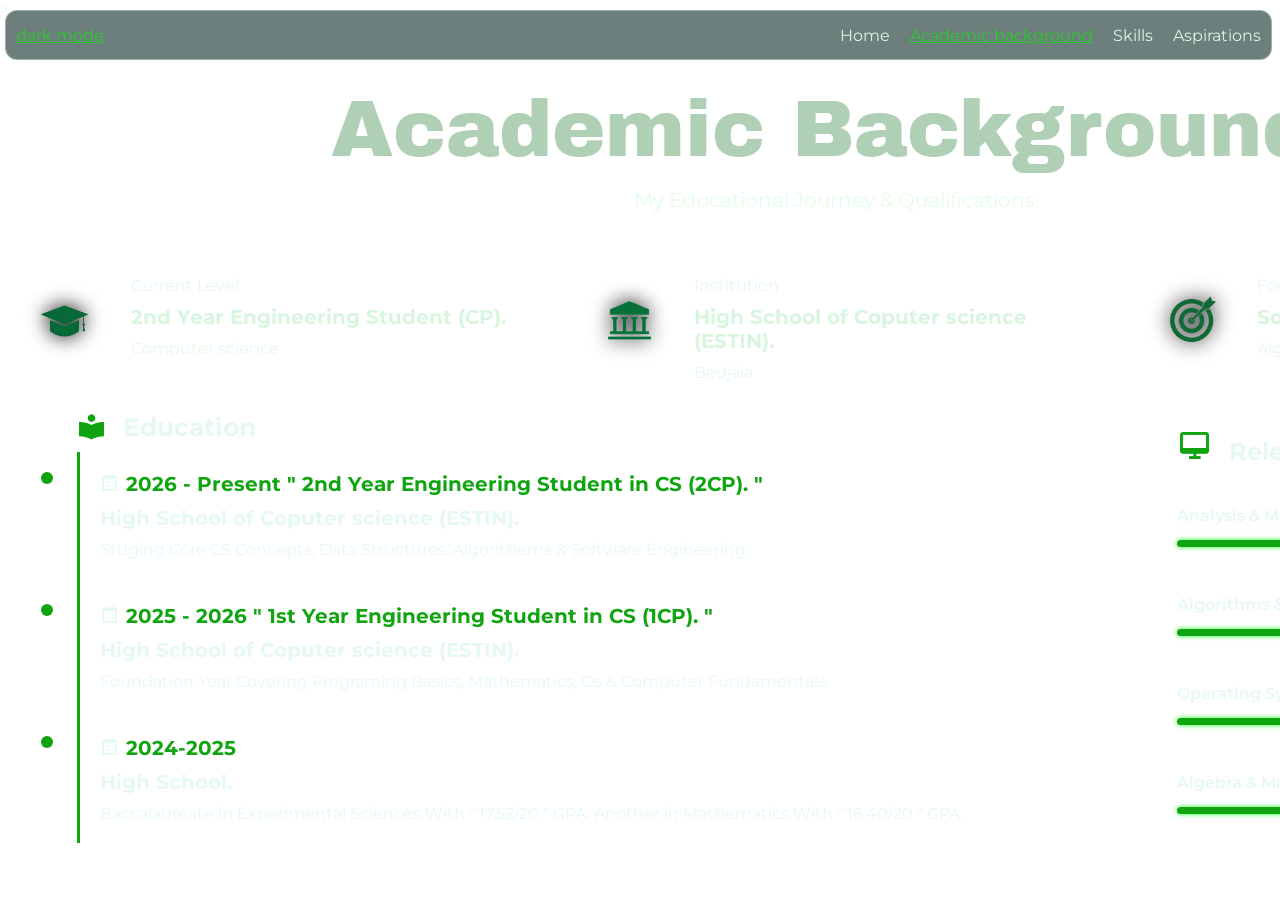
==== academic.html @ f58780b9 "Add files via upload" ====
<!DOCTYPE html>
<html lang="en">
<head>
    <meta charset="UTF-8">
    <meta name="viewport" content="width=device-width, initial-scale=1.0">
    <title>Academic background</title>
     <link rel="preconnect" href="https://fonts.googleapis.com">
    <link rel="preconnect" href="https://fonts.gstatic.com" crossorigin>
    <link href="https://fonts.googleapis.com/css2?family=Archivo+Black&display=swap" rel="stylesheet">
    <link rel="preconnect" href="https://fonts.googleapis.com">
    <link rel="preconnect" href="https://fonts.gstatic.com" crossorigin>
    <link href="https://fonts.googleapis.com/css2?family=Montserrat:ital,wght@0,100..900;1,100..900&display=swap" rel="stylesheet">
    <link rel="preconnect" href="https://fonts.googleapis.com">
    <link rel="preconnect" href="https://fonts.gstatic.com" crossorigin>
    <link href="https://fonts.googleapis.com/css2?family=Allura&display=swap" rel="stylesheet">
    <link href='https://unpkg.com/boxicons@2.1.4/css/boxicons.min.css' rel='stylesheet'>
    <link rel="stylesheet" href="academic.css">>
</head>
<body>
     <video autoplay muted loop id="bg-video">
    <source src="video2.mp4" type="video/mp4">
    
    Your browser does not support the video tag.
  </video>
    <div class="header"> 
        <button class="btn-left">dark mode</button>
        <button class="btn-right" onclick="location.href='index.html'">Home</button>
        <button class="btn-right active" onclick="location.href='academic.html'">Academic background</button>
        <button class="btn-right" onclick="location.href='skills.html'">Skills</button>
        <button class="btn-right" onclick="location.href='aspirations.html'">Aspirations</button>
    </div>
    <div class="grid-container">
            <div class="box big1" style="grid-area: box1;">
                <p class="acadimic-text">Academic Background.</p>
                <p class="text">My Educational Journey & Qualifications.</p>
            </div>
            <div class="box big2" style="grid-area: box2;">
                <div class="education-div">
                    <img src="hat.png" class="education-img">
                </div>
                <div class="text-div">
                    <p class="education-title">Current Level</p>
                    <p class="education-level">2nd Year Engineering Student (CP). </p>
                    <p class="education-title">Computer science</p>

                </div>
            </div>
            <div class="box big2"style="grid-area: box3;">
                 <div class="education-div">
                    <img src="university.png" class="uni-img">
                </div>
                <div class="text-div">
                    <p class="education-title">Institution</p>
                    <p class="education-level">High School of Coputer science (ESTIN). </p>
                    <p class="education-title">Bedjaia</p>

                </div>
            </div>
            <div class="box big2" style="grid-area: box4;">
                 <div class="education-div">
                    <img src="goal.png" class="goal-img">
                </div>
                <div class="text-div">
                    <p class="education-title">Focus Area</p>
                    <p class="education-level">Software Development. </p>
                    <p class="education-title">Algorithms, OS, Logic & Analysis ...</p>

                </div>
            </div>
            <div class="box big3" style="grid-area: box5;">
                <div class="timeline-wapper">
                    <div class="timeline-row">
                        <div class="timeline-col">
                            <h2 class="heading">
                                <i class='bx bxs-book-reader'></i>
                                Education
                            </h2>
                            <div class="timeline-box">
                                <div class="content-box">
                                    <div class="date">
                                        <i class='bx bx-calendar'></i>
                                        2026 - Present  " 2nd Year Engineering Student in CS (2CP). "
                                    </div>
                                    <h3>High School of Coputer science (ESTIN).</h3>
                                    <p>Stuging Core CS Concepts, Data Structures, Algorithems & Software Engineering.</p>

                                </div>
                                 <div class="content-box">
                                    <div class="date">
                                        <i class='bx bx-calendar'></i>
                                        2025 - 2026 " 1st Year Engineering Student in CS (1CP). "
                                    </div>
                                    <h3>High School of Coputer science (ESTIN).</h3>
                                    <p>Foundation Year Covering Programing Basics, Mathematics, Os & Computer Fundamentals.</p>

                                </div>
                                 <div class="content-box">
                                    <div class="date">
                                        <i class='bx bx-calendar'></i>
                                        2024-2025
                                    </div>
                                    <h3>High School.</h3>
                                    <p>Baccalaureate in Experimental Sciences With " 17.52/20 " GPA. Another in Mathematics With " 16.40/20 " GPA.</p>

                                </div>
                            </div>
                        </div>
                    </div>
                </div>
            </div>
            <div class="box" style="grid-area: box6;">
                    <div class="coursework">
                        <h2><span><i class="bx bx-desktop my-icon"></i></span> Relevant Coursework.</h2>

                        <div class="course">
                            <p>Analysis & Mathematics.</p>
                            <div class="progress-container">
                                <div class="progress-bar" style="width: 90%;"></div>
                            </div>
                            <p class="progress-text">91%</p>
                        </div>

                        <div class="course">
                            <p>Algorithms & Data Structures.</p>
                            <div class="progress-container">
                                <div class="progress-bar" style="width: 85%;"></div>
                            </div>
                            <p class="progress-text">83%</p>

                        </div>

                        <div class="course">
                            <p>Operating Systems.</p>
                            <div class="progress-container">
                                <div class="progress-bar" style="width: 80%;"></div>
                            </div>
                            <p class="progress-text">77%</p>

                        </div>

                        <div class="course">
                            <p>Algebra & Mathematical Logic.</p>
                            <div class="progress-container">
                                <div class="progress-bar" style="width: 75%;"></div>
                                
                            </div>
                            <p class="progress-text">71%</p>

                        </div>

                    </div>

            </div>
    </div>
    
</body>
</html>
---- academic.css ----
body{
           
            margin: 0;
           
        }
        p{
            margin: 0;
        }
       
        #bg-video {
        position: fixed;   
        right: 0;
        bottom: 0;
        min-width: 100%;   
        min-height: 100%;  
        z-index: -1;       
        object-fit: cover;
        }
        .header{
            height: 50px;
            display: flex;
            align-items: center;
            width: 99%;
            background-color: rgba(11, 43, 38, 0.6);
            backdrop-filter: blur(10px);                
            -webkit-backdrop-filter: blur(15px);       
            border-radius: 12px;
            border: 1px solid rgba(255, 255, 255, 0.377);

            position: fixed;
            top: 10px;
            left: 5px;
            z-index: 100;
            
           
        }
        .btn-left{
            margin-left: 10px;
           margin-right: auto;
           border: none;
           background-color:transparent;
           height: 40px;
           font-family: "Montserrat", sans-serif;
           font-size: 16px;
           cursor: pointer;
           color: rgb(40, 204, 40);
            text-decoration: underline;


        }
        .btn-right{
            margin-right: 10px;
            margin-left: 10px;
            border: none;
            background-color:transparent;
            height: 40px;
            font-family: "Montserrat", sans-serif;
            font-size: 16px;
            cursor: pointer;
            color: rgb(220, 247, 225);
        }
        .btn-right.active {
            color: rgb(40, 204, 40);
            text-decoration: underline;
            font-size: 16px;
            font-family: "Montserrat", sans-serif;
        }
        .grid-container{
            
            display: grid;
            grid-template-columns: 1fr 1fr 1fr ;
            grid-template-rows: auto 130px 470px;
            margin-top: 70px;
            gap: 1em;
            grid-template-areas:"box1 box1 box1"
                                "box2 box3 box4"
                                "box5 box5 box6";
            z-index: 2;
        }
        .box{
            
             background-color: rgba(255, 255, 255, 0.2); 
            backdrop-filter: blur(20px);                
            -webkit-backdrop-filter: blur(10px);       
            border-radius: 12px;                        
            border: 1px solid rgba(255, 255, 255, 0.3); 
 
        }
        .big1{
            height: 150px;
            background: transparent;
            border: none;
            display: flex;
            flex-direction: column;
            justify-content: center;
            align-items:center;
        }
        .acadimic-text{
            
            font-family: "Archivo Black", sans-serif;
            font-size: 80px;
            color: rgb(175, 208, 181);
            margin-top: -10px;
            
        }
         .text{
            
            font-family: "Montserrat", sans-serif;
            font-size: 20px;
            color: rgb(224, 255, 230);
            margin-top: 15px;
            margin-bottom:20px;

        }
        .big2{
            display: flex;
            flex-direction: row;
        }
        .education-div{
            height: 70px;
            width: 70px;
            margin-top: 29px;
            margin-left: 30px;     
            border-radius: 12px;
            border: 1px solid rgba(255, 255, 255, 0.354);
            
        }
        .text-div{
            height: 90px;
            width: 420px;
            margin-left: 25px;
            margin-top: 20px;
            
        
        }
        .education-img{
            height: 70px;
            width: 65px;
            filter: drop-shadow(0 0 10px rgba(0, 0, 0, 1.5));
            
            
        }
        .uni-img{
            height: 45px;
            width: 85px;
            filter: drop-shadow(0 0 10px rgba(0, 0, 0, 1.5));
            margin-top: 10px;
            margin-left: -8px;   
                  
        }
        .goal-img{
            height: 55px;
            filter: drop-shadow(0 0 10px rgba(0, 0, 0, 1.5));
            margin-top: 7px;
            margin-left: -23px; 
        }
        .education-title{
            font-family: "Montserrat", sans-serif;
            color: rgb(229, 249, 233);
            margin-left: 5px;
           
        }
        .education-level{
            font-family: "Montserrat", sans-serif;
            font-weight: 700;
            font-size: 20px;
            color: rgb(215, 246, 221);
            margin-top: 10px;
            margin-left: 5px;
            margin-bottom: 10px;
        }
        *{
            margin: 0;
            padding: 0;
            box-sizing: border-box;
            font-family:"Montserrat", sans-serif;
            color: rgb(229, 249, 241)
        }
        .timeline-wapper{
           
            display: flex;
            justify-content: center;
            align-items: center;
            margin-left: -50px;
            
        }
        .timeline-row{
            display: grid;
            grid-template-columns: repeat(auto-fit, minmax(300px, 1fr));

        }
        

        
        .heading{
            font-size: 25px;
            margin: 10px 0;
            display: flex;
            align-items: center;
            gap: 1rem;
        }
        .heading i{
            font-size: 30px;
            color: rgb(16, 165, 16);
        }
        .content-box{
            position: relative;
            display: flex;
            flex-direction: column;
            gap: 10px;
            padding: 20px;
            margin: 0;

        }
        .timeline-box{
           
            display: flex;
            flex-direction: column;
            gap: 5px;
            border-left: 3px solid rgb(16, 165, 16);
        }
        
        .content-box h3{
            font-size: 20px;
        }
        .date{
            font-size: 20px;
            color: rgb(16, 165, 16);
            font-weight: 700;
        }
        .content-box::before{
            position: absolute;
            content: '';
            width: 12px;
            height: 12px;
            background-color:rgb(16, 165, 16);
            border-radius: 50%;
            left: -39px;
        }
        .big3{
            display: flex;
            flex-direction: column;
            
        }
        .coursework {
        margin-top: 25px;
        margin-right: 50px;
        margin-left: 50px;
        font-family: "Montserrat", sans-serif;
        color: rgb(224, 255, 230);
        }
        

        .course {
        margin-top: 40px;
        margin-bottom:48px;
        position: relative;

        }

        .course p {
        margin-bottom: 8px;
        font-weight: 600;
        }

        .progress-container {
        width: 87%;
        background-color: rgba(255, 255, 255, 0.1); 
        border-radius: 12px;
        overflow: hidden;
        margin-top: 15px;
        box-shadow:  0 0 5px rgb(25, 255, 25),
                     0 0 10px rgba(255, 255, 255, 0.757);

        }

        .progress-bar {
        height: 7px;
        background-color: rgb(16, 165, 16); 
        text-align: right;
        padding-right: 10px;
        line-height: 25px;
        color: white;
        font-weight: bold;
        transition: width 0.6s ease; 
        box-shadow: 0 0 15px rgb(25, 255, 25),
                     0 0 30px rgba(255, 255, 255, 0.757);
        }
        .progress-text{
            position: absolute;
            top: 30px;
            right: 5px;
            text-shadow: 0 0 5px rgba(245, 245, 245, 0.667);
        }
        .my-icon{
            margin-right: 10px;
            color: rgb(16, 165, 16);
            font-size: 35px;
        }
        @keyframes fadeIn {
        from {
            opacity: 0;
            transform: translateY(20px); 
        }
        to {
            opacity: 1;
            transform: translateY(0);
        }
        }

        div {
        animation: fadeIn 1.5s ease-out forwards;
        }
        
@media (max-width: 1024px) {
    .grid-container{
        grid-template-columns: 1fr 1fr;
        grid-template-rows: auto auto auto auto;
        grid-template-areas: "box1 box1"
                              "box2 box3"
                              "box4 box6"
                              "box5 box5";
    }
    .acadimic-text{
        font-size: 55px;
        text-align: center;
    }
    .text-div{
        width: 100%;
        max-width: 320px;
    }
    .timeline-wapper{
        margin-left: 0;
    }
    .coursework{
        margin-left: 25px;
        margin-right: 25px;
    }
}


@media (max-width: 600px) {
    .header{
        flex-wrap: wrap;
        height: auto;
        width: 94%;
        padding: 6px 0;
        justify-content: center;
        gap: 4px;
    }
    .btn-left, .btn-right, .btn-right.active{
        font-size: 8px;
        height: auto;
        padding: 4px 6px;
        margin: 0 2px;
    }
    .btn-left{
        margin-right: auto;
    }

    .grid-container{
        grid-template-columns: 1fr;
        grid-template-rows: auto;
        grid-template-areas: "box1"
                              "box2"
                              "box3"
                              "box4"
                              "box5"
                              "box6";
        margin-top: 60px;
        gap: 0.8em;
        padding: 0 8px;
    }

    .big1{
        
        height: auto;
        padding: 15px 10px;
    }
    .acadimic-text{
        font-size: 34px;
        text-align: center;
        line-height: 1.1;
    }
    .text{
        font-size: 15px;
        text-align: center;
    }

    .big2{
        flex-direction: column;
        align-items: center;
        padding: 15px 0;
    }
    .education-div{
        margin: 10px auto 0 auto;
    }
    .text-div{
        width: 100%;
        max-width: 260px;
        margin-left: 0;
        margin-top: 10px;
        height: auto;
        text-align: center;
    }
    .education-title, .education-level{
        margin-left: 0;
        text-align: center;
    }

    .timeline-wapper{
        margin-left: 0px;
        padding-left: 40px;
        padding-bottom: 25px;
    }
    .timeline-row{
        grid-template-columns: 1fr;
    }
    .heading{
        font-size: 20px;
    }
    .content-box{
        padding: 15px 10px;
    }
    .content-box h3{
        font-size: 17px;
    }
    .date{
        font-size: 15px;
    }
    .content-box::before{
        left: -33px;
    }

    .coursework{
        margin-left: 15px;
        margin-right: 15px;
        margin-top: 15px;
    }
    .progress-container{
        width: 100%;
    }
    .progress-text{
        position: absolute;
        top: 0px;
    }

    
}
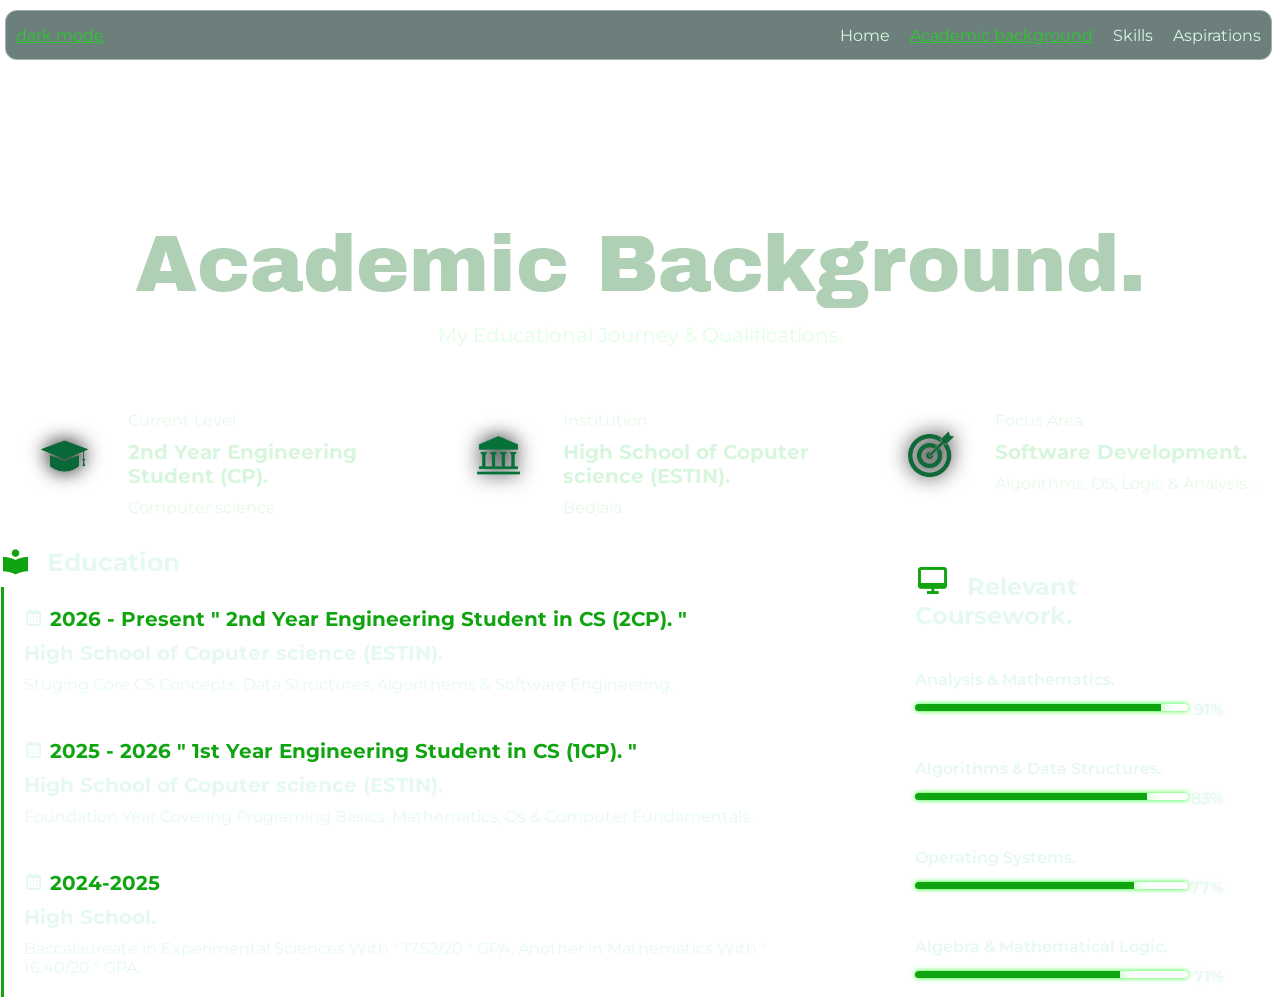
==== commit 5cd3dea9: "Update academic.html" ====
--- a/academic.html
+++ b/academic.html
@@ -14,14 +14,16 @@
     <link rel="preconnect" href="https://fonts.gstatic.com" crossorigin>
     <link href="https://fonts.googleapis.com/css2?family=Allura&display=swap" rel="stylesheet">
     <link href='https://unpkg.com/boxicons@2.1.4/css/boxicons.min.css' rel='stylesheet'>
-    <link rel="stylesheet" href="academic.css">>
+    <link rel="stylesheet" href="academic.css">
 </head>
 <body>
-     <video autoplay muted loop id="bg-video">
+     <video autoplay muted loop playsinline class="bg-video bg-video-desktop">
     <source src="video2.mp4" type="video/mp4">
-    
-    Your browser does not support the video tag.
-  </video>
+</video>
+
+<video autoplay muted loop playsinline class="bg-video bg-video-mobile">
+    <source src="videomob.mp4" type="video/mp4">
+</video>
     <div class="header"> 
         <button class="btn-left">dark mode</button>
         <button class="btn-right" onclick="location.href='index.html'">Home</button>
@@ -154,4 +156,4 @@
     </div>
     
 </body>
-</html>+</html>
--- a/academic.css
+++ b/academic.css
@@ -1,6 +1,7 @@
 body{
            
             margin: 0;
+            overflow-x: hidden;
            
         }
         p{
@@ -15,6 +16,10 @@
         min-height: 100%;  
         z-index: -1;       
         object-fit: cover;
+        transform: translateZ(0);
+        }
+        html {
+        overflow-x: hidden;
         }
         .header{
             height: 50px;
@@ -127,7 +132,8 @@
         }
         .text-div{
             height: 90px;
-            width: 420px;
+            width: 100%;
+            max-width: 420px;
             margin-left: 25px;
             margin-top: 20px;
             
@@ -181,7 +187,6 @@
             display: flex;
             justify-content: center;
             align-items: center;
-            margin-left: -50px;
             
         }
         .timeline-row{
@@ -308,7 +313,7 @@
         }
         }
 
-        div {
+        .box {
         animation: fadeIn 1.5s ease-out forwards;
         }
         
@@ -446,4 +451,4 @@
     }
 
     
-}+}
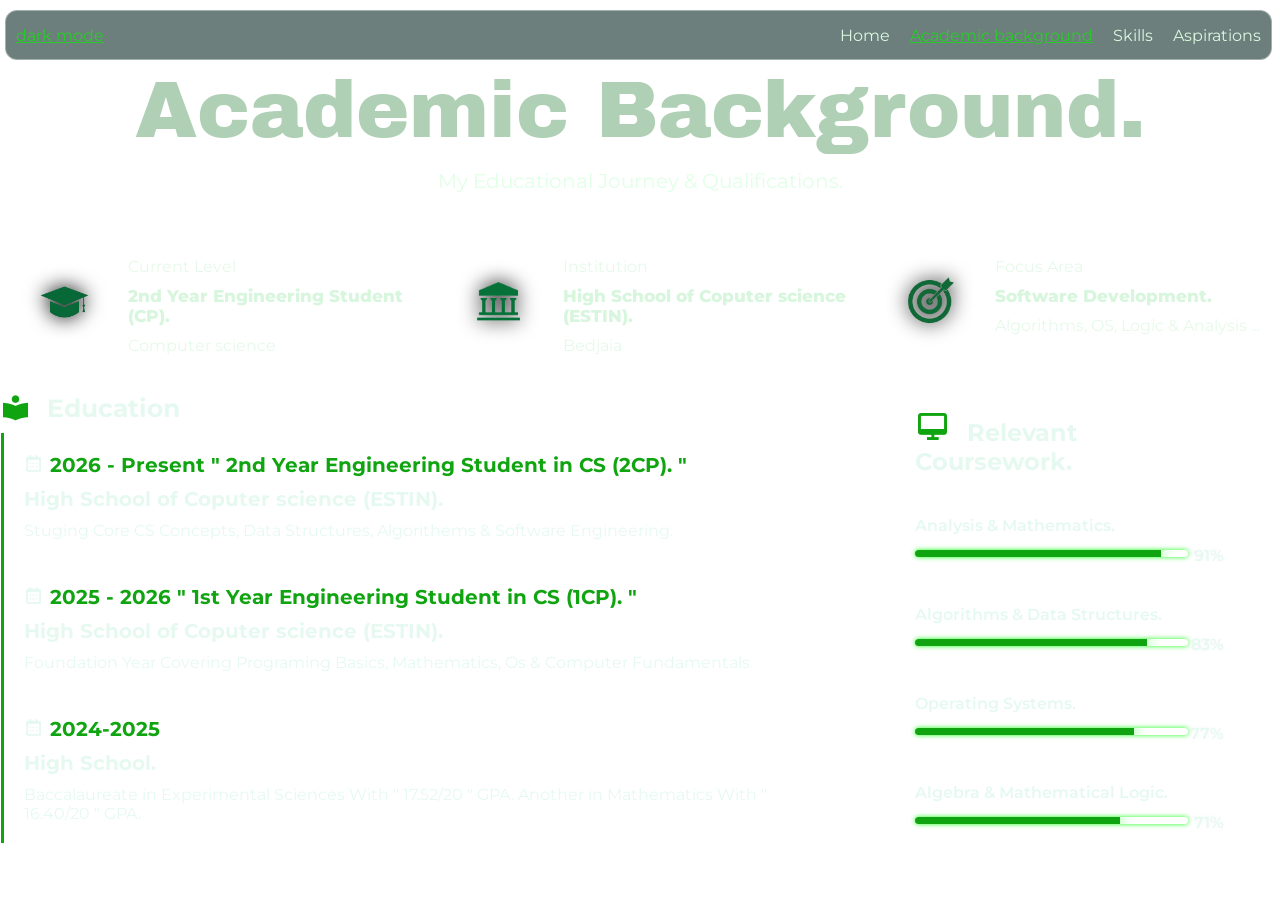
==== commit ee0d7abd: "Fix HTML structure and improve formatting" ====
--- a/academic.html
+++ b/academic.html
@@ -154,6 +154,8 @@
 
             </div>
     </div>
+    <script src="https://cdn.botpress.cloud/webchat/v5.0/inject.js"></script>
+<script src="https://files.bpcontent.cloud/2026/09/10/14/20260910140347-3BUUYTG4.js" defer></script>
     
 </body>
 </html>
--- a/academic.css
+++ b/academic.css
@@ -8,18 +8,18 @@
             margin: 0;
         }
        
-        #bg-video {
-        position: fixed;   
+       .bg-video {
+        position: fixed;
         right: 0;
         bottom: 0;
-        min-width: 100%;   
-        min-height: 100%;  
-        z-index: -1;       
+        min-width: 100%;
+        min-height: 100%;
+        z-index: -1;
         object-fit: cover;
-        transform: translateZ(0);
-        }
-        html {
-        overflow-x: hidden;
+        }
+
+       .bg-video-mobile {
+        display: none;     
         }
         .header{
             height: 50px;
@@ -168,8 +168,8 @@
         }
         .education-level{
             font-family: "Montserrat", sans-serif;
-            font-weight: 700;
-            font-size: 20px;
+            font-weight: 800;
+            font-size: 17px;
             color: rgb(215, 246, 221);
             margin-top: 10px;
             margin-left: 5px;
@@ -313,7 +313,7 @@
         }
         }
 
-        .box {
+        div {
         animation: fadeIn 1.5s ease-out forwards;
         }
         
@@ -345,6 +345,12 @@
 
 
 @media (max-width: 600px) {
+    .bg-video-desktop {
+        display: none;   
+    }
+    .bg-video-mobile {
+        display: block; 
+    }
     .header{
         flex-wrap: wrap;
         height: auto;
@@ -354,7 +360,7 @@
         gap: 4px;
     }
     .btn-left, .btn-right, .btn-right.active{
-        font-size: 8px;
+        font-size: 9px;
         height: auto;
         padding: 4px 6px;
         margin: 0 2px;
